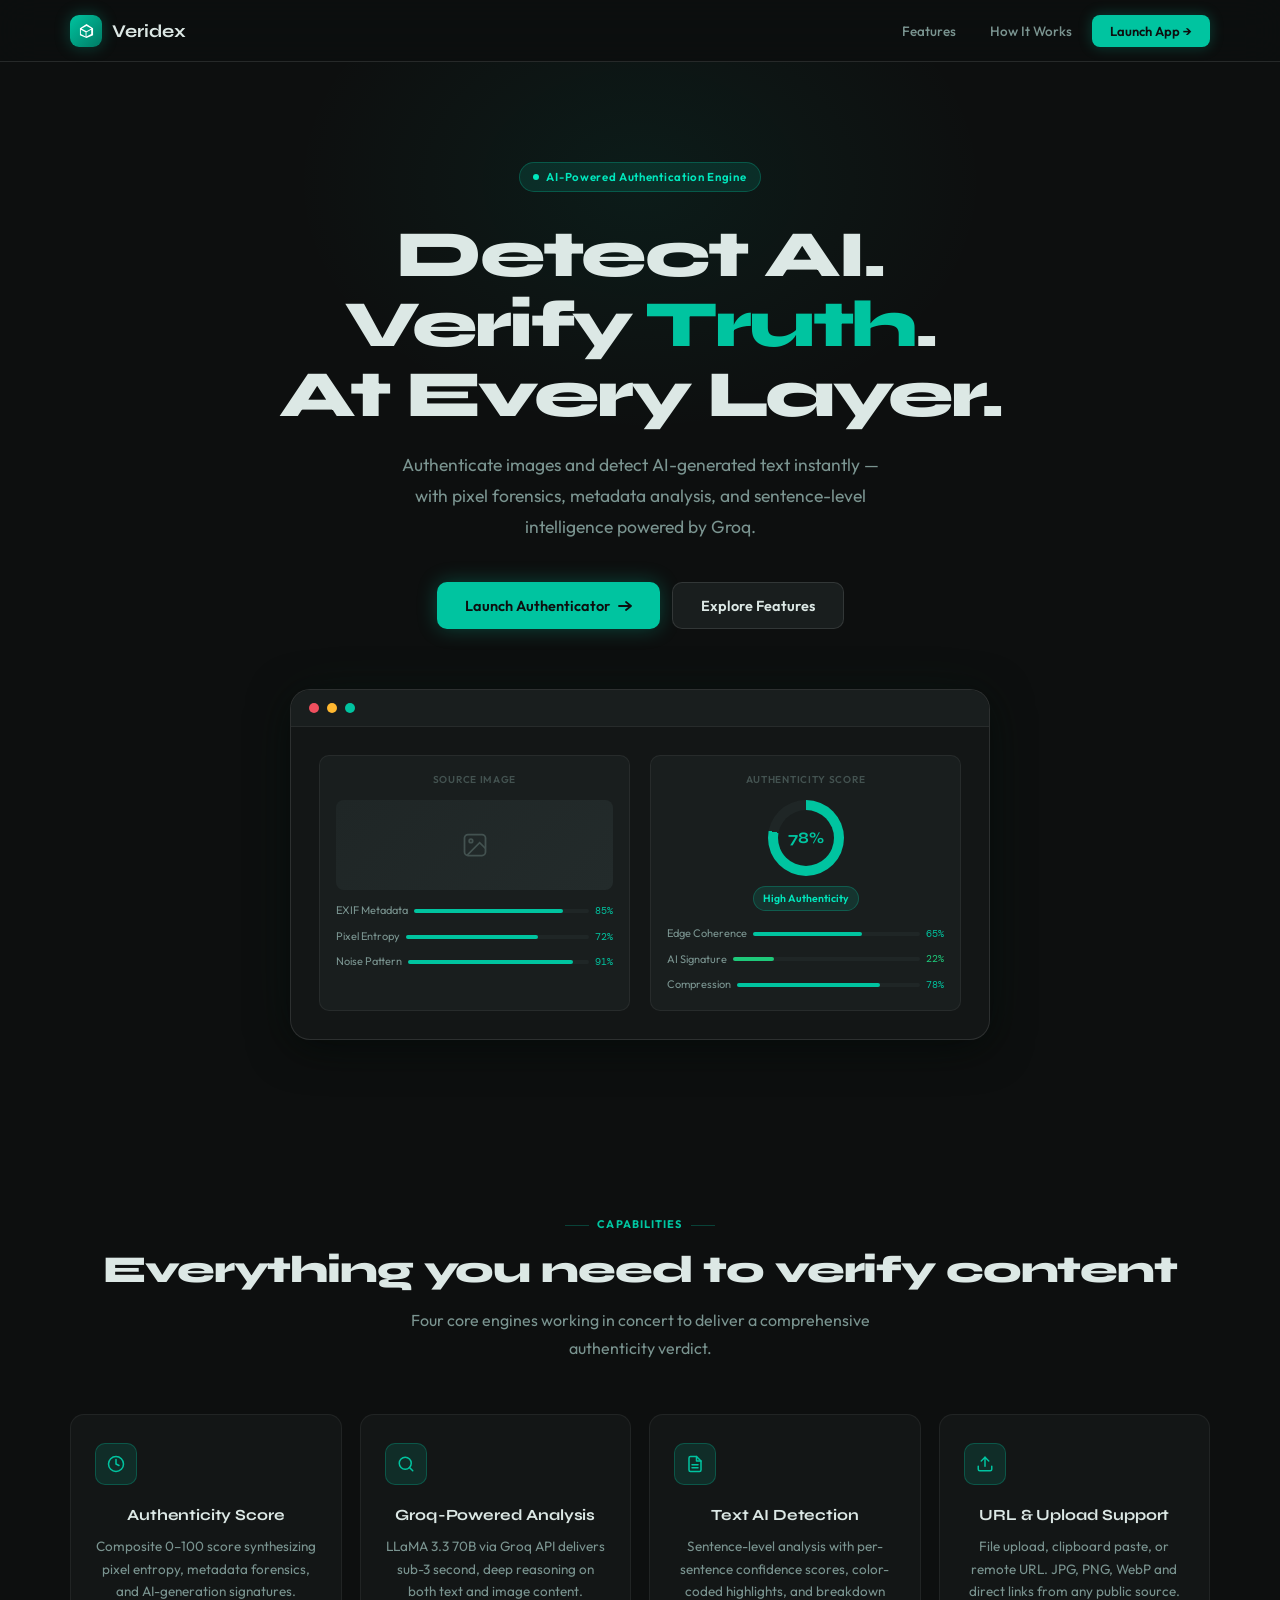
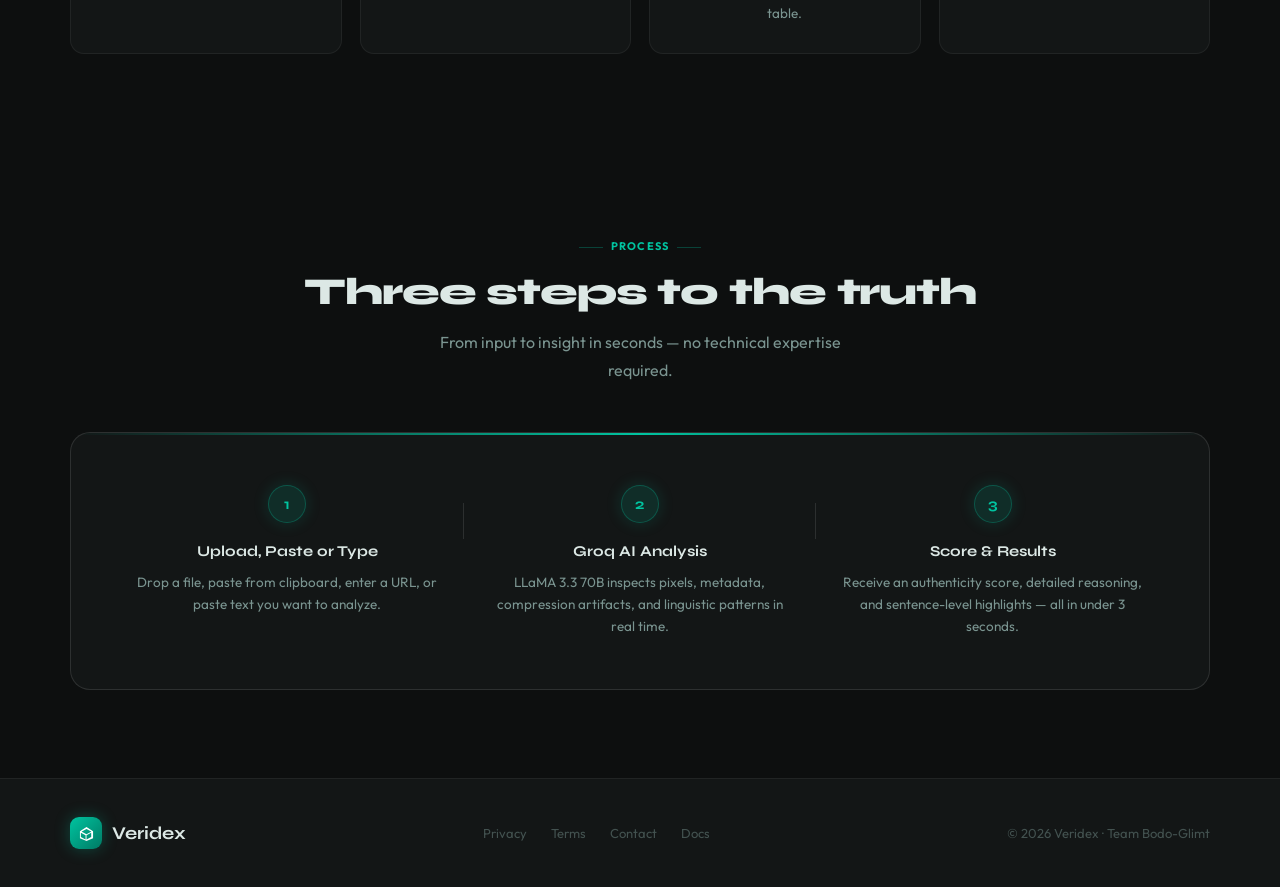
==== index.html @ 630b4a91 "commit" ====
<!DOCTYPE html>
<html lang="en">
<head>
  <meta charset="UTF-8">
  <meta name="viewport" content="width=device-width, initial-scale=1.0">
  <title>Veridex — AI Authentication</title>

  <!-- Google Fonts -->
  <link rel="preconnect" href="https://fonts.googleapis.com">
  <link href="https://fonts.googleapis.com/css2?family=Syne:wght@400;600;700;800&family=Outfit:wght@300;400;500;600;700&family=DM+Mono:wght@400;500&display=swap" rel="stylesheet">

  <!-- Stylesheets (order matters: tokens → layout → pages → results → responsive) -->
  <link rel="stylesheet" href="css/tokens.css">
  <link rel="stylesheet" href="css/layout.css">
  <link rel="stylesheet" href="css/home.css">
  <link rel="stylesheet" href="css/authenticator.css">
  <link rel="stylesheet" href="css/results.css">
  <link rel="stylesheet" href="css/responsive.css">
</head>
<body>

  <!-- ── Persistent navigation ── -->
  <nav>
    <button class="logo" onclick="showPage('home')">
      <div class="logo-mark">
        <svg viewBox="0 0 16 16" fill="white">
          <path d="M8 1L1 5.5V13l7 3 7-3V5.5L8 1zm0 2.2l5 2.7v.1L8 8.7 3 6V5.9l5-2.7zM2 7.2l5 2.7v4.4L2 11.6V7.2zm6 7.1V9.9l5-2.7v4.4l-5 2.7z"/>
        </svg>
      </div>
      Veridex
    </button>
    <div class="nav-links">
      <div class="nav-hide-sm">
        <button class="nav-link" onclick="document.getElementById('features').scrollIntoView({behavior:'smooth'})">Features</button>
        <button class="nav-link" onclick="document.getElementById('how-it-works').scrollIntoView({behavior:'smooth'})">How It Works</button>
      </div>
      <button class="btn-nav" onclick="showPage('authenticator')">Launch App →</button>
    </div>
  </nav>

  <!-- ── Pages (injected below, separated for clarity) ── -->

  <!-- Home page -->
  <!-- [In production, use server-side includes or a bundler.
       For hackathon/static deployment, paste contents of
       pages/home.html and pages/authenticator.html here.] -->

  <!-- HOME PAGE -->
  <div id="page-home" class="page active">
    <section class="hero">
      <div class="hero-badge"><span class="pulse"></span> AI-Powered Authentication Engine</div>
      <h1>Detect AI. Verify <em>Truth</em>.<br>At Every Layer.</h1>
      <p class="hero-sub">Authenticate images and detect AI-generated text instantly — with pixel forensics, metadata analysis, and sentence-level intelligence powered by Groq.</p>
      <div class="hero-ctas">
        <button class="btn-primary" onclick="showPage('authenticator')">
          Launch Authenticator
          <svg width="14" height="14" viewBox="0 0 14 14" fill="none"><path d="M1 7h12M8 3l5 4-5 4" stroke="currentColor" stroke-width="1.8" stroke-linecap="round" stroke-linejoin="round"/></svg>
        </button>
        <button class="btn-secondary" onclick="document.getElementById('features').scrollIntoView({behavior:'smooth'})">Explore Features</button>
      </div>
      <div class="hero-visual">
        <div class="hv-bar"><div class="d-r"></div><div class="d-y"></div><div class="d-g"></div></div>
        <div class="hv-body">
          <div class="mock-card">
            <div class="mock-lbl">Source Image</div>
            <div class="mock-img-ph"><svg width="28" height="28" viewBox="0 0 24 24" fill="none" stroke="var(--text3)" stroke-width="1.5"><rect x="3" y="3" width="18" height="18" rx="3"/><circle cx="8.5" cy="8.5" r="1.5"/><path d="M21 15l-5-5L5 21"/></svg></div>
            <div class="mock-rows">
              <div class="mock-row">EXIF Metadata<div class="mock-track"><div class="mock-fill" style="width:85%"></div></div><span class="mock-val">85%</span></div>
              <div class="mock-row">Pixel Entropy<div class="mock-track"><div class="mock-fill" style="width:72%"></div></div><span class="mock-val">72%</span></div>
              <div class="mock-row">Noise Pattern<div class="mock-track"><div class="mock-fill" style="width:91%"></div></div><span class="mock-val">91%</span></div>
            </div>
          </div>
          <div class="mock-card">
            <div class="mock-lbl">Authenticity Score</div>
            <div class="mock-ring-wrap">
              <div class="mock-ring"><div class="mock-ring-txt">78%</div></div>
              <div class="mock-chip">High Authenticity</div>
            </div>
            <div class="mock-rows" style="margin-top:14px">
              <div class="mock-row">Edge Coherence<div class="mock-track"><div class="mock-fill" style="width:65%"></div></div><span class="mock-val">65%</span></div>
              <div class="mock-row">AI Signature<div class="mock-track"><div class="mock-fill" style="width:22%;background:var(--green)"></div></div><span class="mock-val" style="color:var(--green)">22%</span></div>
              <div class="mock-row">Compression<div class="mock-track"><div class="mock-fill" style="width:78%"></div></div><span class="mock-val">78%</span></div>
            </div>
          </div>
        </div>
      </div>
    </section>

    <section class="section section-center" id="features">
      <div class="eyebrow">Capabilities</div>
      <h2 class="section-title">Everything you need to verify content</h2>
      <p class="section-sub">Four core engines working in concert to deliver a comprehensive authenticity verdict.</p>
      <div class="feat-grid">
        <div class="feat-card"><div class="feat-icon"><svg viewBox="0 0 24 24" fill="none" stroke="currentColor" stroke-width="2" stroke-linecap="round" stroke-linejoin="round"><circle cx="12" cy="12" r="10"/><polyline points="12 6 12 12 16 14"/></svg></div><div class="feat-title">Authenticity Score</div><p class="feat-desc">Composite 0–100 score synthesizing pixel entropy, metadata forensics, and AI-generation signatures.</p></div>
        <div class="feat-card"><div class="feat-icon"><svg viewBox="0 0 24 24" fill="none" stroke="currentColor" stroke-width="2" stroke-linecap="round" stroke-linejoin="round"><circle cx="11" cy="11" r="8"/><line x1="21" y1="21" x2="16.65" y2="16.65"/></svg></div><div class="feat-title">Groq-Powered Analysis</div><p class="feat-desc">LLaMA 3.3 70B via Groq API delivers sub-3 second, deep reasoning on both text and image content.</p></div>
        <div class="feat-card"><div class="feat-icon"><svg viewBox="0 0 24 24" fill="none" stroke="currentColor" stroke-width="2" stroke-linecap="round" stroke-linejoin="round"><path d="M14 2H6a2 2 0 0 0-2 2v16a2 2 0 0 0 2 2h12a2 2 0 0 0 2-2V8z"/><polyline points="14 2 14 8 20 8"/><line x1="16" y1="13" x2="8" y2="13"/><line x1="16" y1="17" x2="8" y2="17"/></svg></div><div class="feat-title">Text AI Detection</div><p class="feat-desc">Sentence-level analysis with per-sentence confidence scores, color-coded highlights, and breakdown table.</p></div>
        <div class="feat-card"><div class="feat-icon"><svg viewBox="0 0 24 24" fill="none" stroke="currentColor" stroke-width="2" stroke-linecap="round" stroke-linejoin="round"><path d="M21 15v4a2 2 0 0 1-2 2H5a2 2 0 0 1-2-2v-4"/><polyline points="17 8 12 3 7 8"/><line x1="12" y1="3" x2="12" y2="15"/></svg></div><div class="feat-title">URL & Upload Support</div><p class="feat-desc">File upload, clipboard paste, or remote URL. JPG, PNG, WebP and direct links from any public source.</p></div>
      </div>
    </section>

    <section class="section section-center" id="how-it-works">
      <div class="eyebrow">Process</div>
      <h2 class="section-title">Three steps to the truth</h2>
      <p class="section-sub">From input to insight in seconds — no technical expertise required.</p>
      <div class="steps-wrap">
        <div class="steps-grid">
          <div class="step"><div class="step-num">1</div><div class="step-title">Upload, Paste or Type</div><p class="step-desc">Drop a file, paste from clipboard, enter a URL, or paste text you want to analyze.</p></div>
          <div class="step"><div class="step-num">2</div><div class="step-title">Groq AI Analysis</div><p class="step-desc">LLaMA 3.3 70B inspects pixels, metadata, compression artifacts, and linguistic patterns in real time.</p></div>
          <div class="step"><div class="step-num">3</div><div class="step-title">Score & Results</div><p class="step-desc">Receive an authenticity score, detailed reasoning, and sentence-level highlights — all in under 3 seconds.</p></div>
        </div>
      </div>
    </section>

    <footer>
      <button class="logo" onclick="showPage('home')"><div class="logo-mark"><svg viewBox="0 0 16 16" fill="white"><path d="M8 1L1 5.5V13l7 3 7-3V5.5L8 1zm0 2.2l5 2.7v.1L8 8.7 3 6V5.9l5-2.7zM2 7.2l5 2.7v4.4L2 11.6V7.2zm6 7.1V9.9l5-2.7v4.4l-5 2.7z"/></svg></div>Veridex</button>
      <div class="footer-links"><a class="footer-link">Privacy</a><a class="footer-link">Terms</a><a class="footer-link">Contact</a><a class="footer-link">Docs</a></div>
      <span class="footer-copy">© 2026 Veridex · Team Bodo-Glimt</span>
    </footer>
  </div>

  <!-- AUTHENTICATOR PAGE -->
  <div id="page-authenticator" class="page">
    <div class="auth-wrap">
      <div class="auth-header">
        <button class="back-btn" onclick="showPage('home')">← Back to Home</button>
        <div class="phase-badge"><span class="phase-dot"></span> Authenticator v2 · Groq Powered</div>
        <h1>Content Analyzer</h1>
        <p>Verify images and detect AI-generated text — all in one place.</p>
      </div>
      <div class="api-banner" id="apiBanner">
        <div class="api-banner-icon"><svg width="20" height="20" viewBox="0 0 24 24" fill="none" stroke="currentColor" stroke-width="2" stroke-linecap="round" stroke-linejoin="round"><rect x="3" y="11" width="18" height="11" rx="2"/><path d="M7 11V7a5 5 0 0 1 10 0v4"/></svg></div>
        <div class="api-banner-text">
          <strong>Groq API Key Required</strong>
          <span>Enter your key below for AI-powered analysis. Keys stay in your browser only.</span>
          <div class="groq-note">Get a free key at <a href="https://console.groq.com" target="_blank">console.groq.com</a> — no credit card needed</div>
        </div>
        <div class="api-key-row">
          <input class="api-key-input" type="password" id="apiKeyInput" placeholder="gsk_..." oninput="onApiKeyInput()">
          <button class="btn-save-key" onclick="saveApiKey()">Save Key</button>
        </div>
        <span class="api-status none" id="apiStatus">No key saved</span>
      </div>
      <div class="mode-tabs">
        <button class="mode-tab active" id="tab-image" onclick="switchMode('image')">
          <svg viewBox="0 0 24 24" fill="none" stroke-width="2" stroke-linecap="round" stroke-linejoin="round"><rect x="3" y="3" width="18" height="18" rx="3"/><circle cx="8.5" cy="8.5" r="1.5"/><path d="M21 15l-5-5L5 21"/></svg>
          Image Authentication
        </button>
        <button class="mode-tab" id="tab-text" onclick="switchMode('text')">
          <svg viewBox="0 0 24 24" fill="none" stroke-width="2" stroke-linecap="round" stroke-linejoin="round"><path d="M14 2H6a2 2 0 0 0-2 2v16a2 2 0 0 0 2 2h12a2 2 0 0 0 2-2V8z"/><polyline points="14 2 14 8 20 8"/><line x1="16" y1="13" x2="8" y2="13"/><line x1="16" y1="17" x2="8" y2="17"/></svg>
          Text AI Detector
        </button>
      </div>

      <!-- IMAGE TAB -->
      <div class="tab-content active" id="tab-content-image">
        <div class="auth-grid">
          <div class="panel">
            <div class="panel-header">
              <svg width="16" height="16" viewBox="0 0 24 24" fill="none" stroke="var(--accent)" stroke-width="2" stroke-linecap="round" stroke-linejoin="round"><rect x="3" y="3" width="18" height="18" rx="3"/><circle cx="8.5" cy="8.5" r="1.5"/><path d="M21 15l-5-5L5 21"/></svg>
              <span class="panel-title">Image Input</span>
            </div>
            <div class="panel-body">
              <div class="input-section">
                <div class="input-label"><div class="input-label-num">1</div> Upload Image</div>
                <div class="drop-zone" id="dropZone" ondragover="event.preventDefault();this.classList.add('dragging')" ondragleave="this.classList.remove('dragging')" ondrop="handleDrop(event)">
                  <input type="file" id="fileInput" accept="image/jpeg,image/png,image/webp" onchange="handleFile(this.files[0])">
                  <div class="drop-icon"><svg width="26" height="26" viewBox="0 0 24 24" fill="none" stroke="currentColor" stroke-width="1.5" stroke-linecap="round" stroke-linejoin="round"><path d="M21 15v4a2 2 0 0 1-2 2H5a2 2 0 0 1-2-2v-4"/><polyline points="17 8 12 3 7 8"/><line x1="12" y1="3" x2="12" y2="15"/></svg></div>
                  <div class="drop-text">Drag & drop your image here</div>
                  <div class="drop-sub">or</div>
                  <button class="btn-upload" onclick="event.stopPropagation();document.getElementById('fileInput').click()">Browse Files</button>
                  <div class="drop-sub" style="margin-top:2px">JPG, PNG, WebP · Max 10MB</div>
                </div>
              </div>
              <div class="preview-strip" id="previewStrip">
                <img class="preview-thumb" id="previewThumb" src="" alt="">
                <div class="preview-info"><div class="preview-name" id="previewName">—</div><div class="preview-size" id="previewSizeText">—</div></div>
                <button class="preview-remove" onclick="clearImageInput()" title="Remove"><svg width="14" height="14" viewBox="0 0 24 24" fill="none" stroke="currentColor" stroke-width="2" stroke-linecap="round"><line x1="18" y1="6" x2="6" y2="18"/><line x1="6" y1="6" x2="18" y2="18"/></svg></button>
              </div>
              <div class="input-divider"></div>
              <div class="input-section">
                <div class="input-label"><div class="input-label-num">2</div> Paste Image</div>
                <div class="paste-zone" id="pasteZone" tabindex="0"><div class="paste-hint"><svg width="15" height="15" viewBox="0 0 24 24" fill="none" stroke="currentColor" stroke-width="1.5" style="opacity:.4"><rect x="9" y="2" width="6" height="4" rx="1"/><path d="M15 2H9a1 1 0 0 0-1 1v1H6a2 2 0 0 0-2 2v14a2 2 0 0 0 2 2h12a2 2 0 0 0 2-2V6a2 2 0 0 0-2-2h-2V3a1 1 0 0 0-1-1z"/></svg>Click here then Ctrl+V / ⌘+V to paste</div></div>
              </div>
              <div class="input-divider"></div>
              <div class="input-section">
                <div class="input-label"><div class="input-label-num">3</div> Paste Image URL</div>
                <div class="url-row">
                  <input class="url-input" type="url" id="urlInput" placeholder="https://example.com/image.jpg" oninput="onUrlInput()">
                  <button class="btn-validate" onclick="validateUrl()">Validate</button>
                </div>
                <div class="error-msg" id="urlError"><svg width="14" height="14" viewBox="0 0 24 24" fill="none" stroke="currentColor" stroke-width="2"><circle cx="12" cy="12" r="10"/><line x1="12" y1="8" x2="12" y2="12"/><line x1="12" y1="16" x2="12.01" y2="16"/></svg><span id="urlErrorText">Please enter a valid image URL.</span></div>
              </div>
              <button class="btn-analyze" id="analyzeBtn" disabled onclick="runImageAnalysis()"><div class="spinner"></div><span class="btn-label">Analyze Image</span></button>
            </div>
          </div>
          <div>
            <div class="results-placeholder" id="resultsPlaceholder"><svg width="44" height="44" viewBox="0 0 24 24" fill="none" stroke="currentColor" stroke-width="1.2" stroke-linecap="round" stroke-linejoin="round"><path d="M12 22s8-4 8-10V5l-8-3-8 3v7c0 6 8 10 8 10z"/></svg><p>Image results will appear here</p></div>
            <div class="score-card" id="scoreCard" style="display:none">
              <div class="score-card-head">Authenticity Score <span class="groq-badge" id="imgSourceBadge">Groq AI</span></div>
              <div class="score-card-body">
                <div class="ring-container"><svg class="ring-svg" viewBox="0 0 128 128"><circle class="ring-track" cx="64" cy="64" r="54"/><circle class="ring-fill" id="ringFill" cx="64" cy="64" r="54" stroke-dasharray="339.3" stroke-dashoffset="339.3"/></svg><div class="ring-text"><span class="ring-pct" id="ringPct">0%</span><span class="ring-label-small">Score</span></div></div>
                <div class="score-verdict" id="scoreVerdict"></div>
                <p style="font-size:13px;color:var(--text2);text-align:center;max-width:280px" id="scoreDesc"></p>
              </div>
            </div>
            <div class="attr-card" id="attrCard" style="display:none"><div class="attr-card-head">Detected Attributes</div><div class="attr-list" id="attrList"></div></div>
            <div class="reasoning-card" id="imgReasoningCard" style="display:none"><div class="reasoning-head"><svg width="14" height="14" viewBox="0 0 24 24" fill="none" stroke="var(--accent)" stroke-width="2"><circle cx="12" cy="12" r="10"/><path d="M12 16v-4M12 8h.01"/></svg>Groq Analysis</div><div class="reasoning-body" id="imgReasoningBody"></div></div>
          </div>
        </div>
      </div>

      <!-- TEXT TAB -->
      <div class="tab-content" id="tab-content-text">
        <div class="text-grid">
          <div>
            <div class="panel">
              <div class="panel-header">
                <svg width="16" height="16" viewBox="0 0 24 24" fill="none" stroke="var(--accent)" stroke-width="2" stroke-linecap="round" stroke-linejoin="round"><path d="M14 2H6a2 2 0 0 0-2 2v16a2 2 0 0 0 2 2h12a2 2 0 0 0 2-2V8z"/><polyline points="14 2 14 8 20 8"/><line x1="16" y1="13" x2="8" y2="13"/><line x1="16" y1="17" x2="8" y2="17"/></svg>
                <span class="panel-title">Text Input</span>
              </div>
              <div class="panel-body">
                <div class="input-section">
                  <div class="input-label"><svg width="13" height="13" viewBox="0 0 24 24" fill="none" stroke="currentColor" stroke-width="2.5" stroke-linecap="round" stroke-linejoin="round"><path d="M11 4H4a2 2 0 0 0-2 2v14a2 2 0 0 0 2 2h14a2 2 0 0 0 2-2v-7"/><path d="M18.5 2.5a2.121 2.121 0 0 1 3 3L12 15l-4 1 1-4 9.5-9.5z"/></svg>Paste or Type Your Text</div>
                  <textarea class="text-input-area" id="textInput" placeholder="Paste an article, essay, email, or any text you want to scan for AI-generated content..." oninput="onTextInput()"></textarea>
                  <div class="text-meta"><span class="text-word-count" id="wordCount">0 words · 0 sentences</span><button class="text-clear-btn" onclick="clearTextInput()">Clear</button></div>
                </div>
                <div class="sample-chips">
                  <span class="sample-chips-label">Try a sample:</span>
                  <button class="chip chip-teal"  onclick="loadSample('ai')">+ AI-written</button>
                  <button class="chip chip-green" onclick="loadSample('human')">+ Human-written</button>
                  <button class="chip chip-amber" onclick="loadSample('mixed')">+ Mixed</button>
                </div>
                <button class="btn-analyze" id="textAnalyzeBtn" disabled onclick="runTextAnalysis()"><div class="spinner"></div><span class="btn-label">Detect AI Content</span></button>
              </div>
            </div>
          </div>
          <div>
            <div class="text-results-placeholder" id="textResultsPlaceholder"><svg width="44" height="44" viewBox="0 0 24 24" fill="none" stroke="currentColor" stroke-width="1.2" stroke-linecap="round" stroke-linejoin="round"><path d="M14 2H6a2 2 0 0 0-2 2v16a2 2 0 0 0 2 2h12a2 2 0 0 0 2-2V8z"/><polyline points="14 2 14 8 20 8"/><line x1="16" y1="13" x2="8" y2="13"/><line x1="16" y1="17" x2="8" y2="17"/></svg><p>AI detection results will appear here</p></div>
            <div id="textScoreOuter" style="display:none">
              <div class="score-card">
                <div class="score-card-head">AI Detection Score <span class="groq-badge" id="textSourceBadge">Groq AI</span></div>
                <div class="score-card-body">
                  <div class="dual-ring-wrap">
                    <div class="ring-group"><div class="ring-container"><svg class="ring-svg" viewBox="0 0 128 128"><circle class="ring-track" cx="64" cy="64" r="54"/><circle class="ring-fill" id="textRingFill" cx="64" cy="64" r="54" stroke-dasharray="339.3" stroke-dashoffset="339.3"/></svg><div class="ring-text"><span class="ring-pct" id="textRingPct">0%</span><span class="ring-label-small">AI Score</span></div></div><div class="ring-group-label">AI Generated</div></div>
                    <div class="ring-group"><div class="ring-container"><svg class="ring-svg" viewBox="0 0 128 128"><circle class="ring-track" cx="64" cy="64" r="54"/><circle class="ring-fill" id="humanRingFill" cx="64" cy="64" r="54" stroke-dasharray="339.3" stroke-dashoffset="339.3" stroke="var(--green)"/></svg><div class="ring-text"><span class="ring-pct" id="humanRingPct" style="color:var(--green)">0%</span><span class="ring-label-small">Human</span></div></div><div class="ring-group-label">Human Written</div></div>
                  </div>
                  <div class="score-verdict" id="textVerdict"></div>
                  <div class="conf-section" style="width:100%">
                    <div class="conf-title">Content Breakdown</div>
                    <div class="conf-row"><span class="conf-lbl" style="color:var(--red)">AI Generated</span><div class="conf-track"><div class="conf-fill fill-ai" id="confAiBar"></div></div><span class="conf-pct-lbl" id="confAiPct" style="color:var(--red)">—</span></div>
                    <div class="conf-row"><span class="conf-lbl" style="color:var(--green)">Human Written</span><div class="conf-track"><div class="conf-fill fill-human" id="confHumanBar"></div></div><span class="conf-pct-lbl" id="confHumanPct" style="color:var(--green)">—</span></div>
                    <div class="conf-row"><span class="conf-lbl" style="color:var(--amber)">Uncertain</span><div class="conf-track"><div class="conf-fill fill-mixed" id="confMixedBar"></div></div><span class="conf-pct-lbl" id="confMixedPct" style="color:var(--amber)">—</span></div>
                  </div>
                </div>
              </div>
              <div class="reasoning-card" id="textReasoningCard" style="display:none;margin-top:16px"><div class="reasoning-head"><svg width="14" height="14" viewBox="0 0 24 24" fill="none" stroke="var(--accent)" stroke-width="2"><circle cx="12" cy="12" r="10"/><path d="M12 16v-4M12 8h.01"/></svg>Groq Analysis</div><div class="reasoning-body" id="textReasoningBody"></div></div>
            </div>
          </div>
        </div>
        <div id="textHighlightSection" style="display:none;margin-top:20px">
          <div class="highlight-card">
            <div class="highlight-head"><span class="highlight-title">Sentence-Level Analysis</span><div class="hl-legend"><div class="hl-item"><div class="hl-dot hl-ai"></div>AI Generated</div><div class="hl-item"><div class="hl-dot hl-human"></div>Human Written</div><div class="hl-item"><div class="hl-dot hl-mixed"></div>Uncertain</div></div></div>
            <div class="highlight-body" id="highlightBody"></div>
          </div>
          <div class="breakdown-card" style="margin-top:16px">
            <div class="breakdown-head">Sentence Breakdown</div>
            <div style="overflow-x:auto"><table class="bk-table"><thead><tr><th>#</th><th>Sentence</th><th>Classification</th><th>Confidence</th></tr></thead><tbody id="breakdownBody"></tbody></table></div>
          </div>
        </div>
      </div>
    </div>
  </div>

  <!-- ── JavaScript modules ── -->
  <script type="module" src="js/main.js"></script>

</body>
</html>
---- css/tokens.css ----
/* ============================================================
   tokens.css — Design tokens, reset, and base typography
   ============================================================ */

*, *::before, *::after {
  box-sizing: border-box;
  margin: 0;
  padding: 0;
}

:root {
  /* ── Backgrounds ── */
  --bg:       #0d0f0f;
  --s1:       #131616;
  --s2:       #191e1e;
  --s3:       #1f2626;

  /* ── Borders ── */
  --border:   rgba(255, 255, 255, 0.06);
  --border2:  rgba(255, 255, 255, 0.11);

  /* ── Accent (teal) ── */
  --accent:   #00c4a0;
  --accent-l: #00e8be;
  --accent-d: rgba(0, 196, 160, 0.13);
  --accent-b: rgba(0, 196, 160, 0.28);

  /* ── Semantic colors ── */
  --green:     #1ec97a;
  --green-dim: rgba(30, 201, 122, 0.12);
  --red:       #f04f5e;
  --red-d:     rgba(240, 79, 94, 0.12);
  --amber:     #ffb830;
  --amb-d:     rgba(255, 184, 48, 0.12);

  /* ── Text ── */
  --text:  #dce8e5;
  --text2: #7a9490;
  --text3: #435250;

  /* ── Typography ── */
  --font:    'Outfit', sans-serif;
  --display: 'Syne', sans-serif;
  --mono:    'DM Mono', monospace;

  /* ── Radii ── */
  --r:  14px;
  --rs: 8px;

  /* ── Elevation ── */
  --shadow: 0 8px 40px rgba(0, 0, 0, 0.6);

  /* ── Motion ── */
  --t: 0.2s cubic-bezier(0.4, 0, 0.2, 1);
}

html {
  scroll-behavior: smooth;
}

body {
  font-family: var(--font);
  background: var(--bg);
  color: var(--text);
  line-height: 1.6;
  min-height: 100vh;
  overflow-x: hidden;
}

/* ── Custom scrollbar ── */
::-webkit-scrollbar          { width: 5px; }
::-webkit-scrollbar-track    { background: var(--s2); }
::-webkit-scrollbar-thumb    { background: var(--s3); border-radius: 99px; }
::-webkit-scrollbar-thumb:hover { background: var(--accent-b); }

/* ── Keyframes ── */
@keyframes fadeUp {
  from { opacity: 0; transform: translateY(12px); }
  to   { opacity: 1; transform: none; }
}

@keyframes blink {
  0%, 100% { opacity: 1; }
  50%       { opacity: 0.3; }
}

@keyframes spin {
  to { transform: rotate(360deg); }
}
---- css/layout.css ----
/* ============================================================
   layout.css — Nav, page transitions, footer, sections
   ============================================================ */

/* ── Page transitions ── */
.page {
  display: none;
  animation: fadeUp 0.4s ease both;
}
.page.active {
  display: block;
}

/* ── Navigation ── */
nav {
  position: sticky;
  top: 0;
  z-index: 100;
  background: rgba(13, 15, 15, 0.92);
  backdrop-filter: blur(20px) saturate(160%);
  border-bottom: 1px solid var(--border2);
  padding: 0 max(16px, calc((100vw - 1140px) / 2));
  display: flex;
  align-items: center;
  justify-content: space-between;
  height: 62px;
}

.logo {
  display: flex;
  align-items: center;
  gap: 10px;
  font-family: var(--display);
  font-size: 18px;
  font-weight: 700;
  color: var(--text);
  background: none;
  border: none;
  cursor: pointer;
}

.logo-mark {
  width: 32px;
  height: 32px;
  border-radius: 9px;
  background: linear-gradient(135deg, var(--accent), #007a64);
  display: grid;
  place-items: center;
  box-shadow: 0 0 16px rgba(0, 196, 160, 0.3);
  flex-shrink: 0;
}

.logo-mark svg {
  width: 15px;
  height: 15px;
  fill: #fff;
}

.nav-links {
  display: flex;
  align-items: center;
  gap: 6px;
}

.nav-hide-sm {
  display: flex;
  align-items: center;
  gap: 6px;
}

.nav-link {
  font-size: 13.5px;
  font-weight: 500;
  color: var(--text2);
  padding: 6px 14px;
  border-radius: 8px;
  border: none;
  background: none;
  cursor: pointer;
  font-family: var(--font);
  transition: color var(--t), background var(--t);
  white-space: nowrap;
}

.nav-link:hover {
  color: var(--text);
  background: var(--s2);
}

.btn-nav {
  font-size: 13px;
  font-weight: 600;
  color: var(--bg);
  background: var(--accent);
  border: none;
  cursor: pointer;
  padding: 8px 18px;
  border-radius: 8px;
  font-family: var(--font);
  transition: all var(--t);
  box-shadow: 0 0 14px rgba(0, 196, 160, 0.28);
  white-space: nowrap;
}

.btn-nav:hover {
  background: var(--accent-l);
  transform: translateY(-1px);
  box-shadow: 0 0 22px rgba(0, 196, 160, 0.42);
}

/* ── Section layout ── */
.section {
  padding: 88px max(24px, calc((100vw - 1140px) / 2));
}

.section-center {
  text-align: center;
}

.eyebrow {
  display: inline-flex;
  align-items: center;
  gap: 8px;
  font-size: 11px;
  font-weight: 700;
  letter-spacing: 0.1em;
  text-transform: uppercase;
  color: var(--accent);
  margin-bottom: 14px;
}

.eyebrow::before,
.eyebrow::after {
  content: '';
  flex: 1;
  min-width: 24px;
  height: 1px;
  background: var(--accent-b);
}

.section-title {
  font-family: var(--display);
  font-size: clamp(24px, 4vw, 38px);
  font-weight: 800;
  letter-spacing: -0.03em;
  line-height: 1.15;
}

.section-sub {
  font-size: 16px;
  color: var(--text2);
  max-width: 460px;
  margin: 14px auto 0;
  line-height: 1.75;
}

/* ── Footer ── */
footer {
  border-top: 1px solid var(--border);
  padding: 38px max(24px, calc((100vw - 1140px) / 2));
  display: flex;
  align-items: center;
  justify-content: space-between;
  flex-wrap: wrap;
  gap: 16px;
  background: var(--s1);
}

.footer-links {
  display: flex;
  gap: 24px;
}

.footer-link {
  font-size: 13px;
  color: var(--text3);
  text-decoration: none;
  cursor: pointer;
  transition: color var(--t);
}

.footer-link:hover {
  color: var(--accent);
}

.footer-copy {
  font-size: 13px;
  color: var(--text3);
}
---- css/home.css ----
/* ============================================================
   home.css — Hero section, feature grid, how-it-works steps
   ============================================================ */

/* ── Hero ── */
.hero {
  padding: 100px max(24px, calc((100vw - 1140px) / 2)) 80px;
  display: flex;
  flex-direction: column;
  align-items: center;
  text-align: center;
  position: relative;
  overflow: hidden;
}

.hero::before {
  content: '';
  position: absolute;
  top: -140px;
  left: 50%;
  transform: translateX(-50%);
  width: 720px;
  height: 520px;
  background: radial-gradient(ellipse at center, rgba(0, 196, 160, 0.07) 0%, transparent 68%);
  pointer-events: none;
}

.hero-badge {
  display: inline-flex;
  align-items: center;
  gap: 7px;
  background: var(--accent-d);
  color: var(--accent-l);
  font-size: 11.5px;
  font-weight: 600;
  letter-spacing: 0.06em;
  padding: 5px 13px;
  border-radius: 99px;
  border: 1px solid var(--accent-b);
  margin-bottom: 28px;
  animation: fadeUp 0.5s ease 0.1s both;
}

.hero-badge .pulse {
  width: 6px;
  height: 6px;
  border-radius: 50%;
  background: var(--accent-l);
  animation: blink 2s infinite;
  flex-shrink: 0;
}

.hero h1 {
  font-family: var(--display);
  font-size: clamp(36px, 6.5vw, 66px);
  font-weight: 800;
  letter-spacing: -0.04em;
  line-height: 1.06;
  max-width: 780px;
  animation: fadeUp 0.5s ease 0.2s both;
}

.hero h1 em {
  font-style: normal;
  color: var(--accent);
}

.hero-sub {
  font-size: clamp(14px, 1.8vw, 17.5px);
  color: var(--text2);
  max-width: 500px;
  margin: 20px auto 40px;
  line-height: 1.75;
  animation: fadeUp 0.5s ease 0.3s both;
}

.hero-ctas {
  display: flex;
  gap: 12px;
  flex-wrap: wrap;
  justify-content: center;
  animation: fadeUp 0.5s ease 0.4s both;
}

.btn-primary {
  font-size: 14.5px;
  font-weight: 600;
  color: var(--bg);
  background: var(--accent);
  border: none;
  cursor: pointer;
  padding: 13px 28px;
  border-radius: 10px;
  font-family: var(--font);
  display: flex;
  align-items: center;
  gap: 8px;
  box-shadow: 0 0 20px rgba(0, 196, 160, 0.3);
  transition: all var(--t);
}

.btn-primary:hover {
  background: var(--accent-l);
  transform: translateY(-2px);
  box-shadow: 0 0 30px rgba(0, 196, 160, 0.48);
}

.btn-secondary {
  font-size: 14.5px;
  font-weight: 600;
  color: var(--text);
  background: var(--s2);
  border: 1px solid var(--border2);
  cursor: pointer;
  padding: 13px 28px;
  border-radius: 10px;
  font-family: var(--font);
  transition: all var(--t);
}

.btn-secondary:hover {
  border-color: var(--accent-b);
  transform: translateY(-2px);
}

/* ── Hero visual mockup ── */
.hero-visual {
  margin-top: 60px;
  width: 100%;
  max-width: 700px;
  background: var(--s1);
  border: 1px solid var(--border2);
  border-radius: 20px;
  overflow: hidden;
  box-shadow: var(--shadow), 0 0 60px rgba(0, 196, 160, 0.06);
  animation: fadeUp 0.6s ease 0.5s both;
}

.hv-bar {
  background: var(--s2);
  border-bottom: 1px solid var(--border);
  padding: 13px 18px;
  display: flex;
  align-items: center;
  gap: 8px;
}

.d-r { width: 10px; height: 10px; border-radius: 50%; background: #f04f5e; flex-shrink: 0; }
.d-y { width: 10px; height: 10px; border-radius: 50%; background: #ffb830; flex-shrink: 0; }
.d-g { width: 10px; height: 10px; border-radius: 50%; background: #00c4a0; flex-shrink: 0; }

.hv-body {
  padding: 28px;
  display: grid;
  grid-template-columns: 1fr 1fr;
  gap: 20px;
}

.mock-card {
  background: var(--s2);
  border: 1px solid var(--border);
  border-radius: 10px;
  padding: 16px;
}

.mock-lbl {
  font-size: 10px;
  font-weight: 600;
  letter-spacing: 0.07em;
  text-transform: uppercase;
  color: var(--text3);
  margin-bottom: 12px;
}

.mock-img-ph {
  height: 90px;
  border-radius: 8px;
  background: linear-gradient(135deg, var(--s3), #232b2b);
  display: grid;
  place-items: center;
}

.mock-rows {
  margin-top: 12px;
  display: flex;
  flex-direction: column;
  gap: 8px;
}

.mock-row {
  display: flex;
  align-items: center;
  font-size: 11px;
  color: var(--text2);
  gap: 6px;
}

.mock-track {
  flex: 1;
  height: 4px;
  background: var(--s3);
  border-radius: 99px;
}

.mock-fill {
  height: 100%;
  border-radius: 99px;
  background: var(--accent);
}

.mock-val {
  font-family: var(--mono);
  font-size: 10px;
  color: var(--accent);
}

.mock-ring-wrap {
  display: flex;
  flex-direction: column;
  align-items: center;
  gap: 10px;
}

.mock-ring {
  width: 76px;
  height: 76px;
  border-radius: 50%;
  background: conic-gradient(var(--accent) 0% 78%, var(--s3) 78% 100%);
  display: grid;
  place-items: center;
  position: relative;
}

.mock-ring::after {
  content: '';
  position: absolute;
  inset: 10px;
  border-radius: 50%;
  background: var(--s2);
}

.mock-ring-txt {
  position: relative;
  z-index: 1;
  font-size: 16px;
  font-weight: 700;
  color: var(--accent);
  font-family: var(--display);
}

.mock-chip {
  font-size: 10.5px;
  font-weight: 600;
  color: var(--accent-l);
  background: var(--accent-d);
  border: 1px solid var(--accent-b);
  padding: 3px 9px;
  border-radius: 99px;
}

/* ── Feature grid ── */
.feat-grid {
  display: grid;
  grid-template-columns: repeat(4, 1fr);
  gap: 18px;
  margin-top: 52px;
}

.feat-card {
  background: var(--s1);
  border: 1px solid var(--border);
  border-radius: var(--r);
  padding: 28px 24px;
  transition: transform var(--t), border-color var(--t), box-shadow var(--t);
  cursor: default;
  position: relative;
  overflow: hidden;
}

.feat-card::before {
  content: '';
  position: absolute;
  top: 0; left: 0; right: 0;
  height: 1px;
  background: linear-gradient(90deg, transparent, var(--accent-b), transparent);
  opacity: 0;
  transition: opacity var(--t);
}

.feat-card:hover {
  transform: translateY(-4px);
  border-color: var(--accent-b);
  box-shadow: 0 12px 40px rgba(0, 0, 0, 0.5), 0 0 20px rgba(0, 196, 160, 0.07);
}

.feat-card:hover::before {
  opacity: 1;
}

.feat-icon {
  width: 42px;
  height: 42px;
  border-radius: 10px;
  background: var(--accent-d);
  border: 1px solid var(--accent-b);
  display: grid;
  place-items: center;
  margin-bottom: 18px;
}

.feat-icon svg {
  width: 18px;
  height: 18px;
  stroke: var(--accent);
}

.feat-title {
  font-family: var(--display);
  font-size: 15.5px;
  font-weight: 700;
  letter-spacing: -0.01em;
  margin-bottom: 8px;
}

.feat-desc {
  font-size: 13.5px;
  color: var(--text2);
  line-height: 1.65;
}

/* ── How-it-works steps ── */
.steps-wrap {
  background: var(--s1);
  border: 1px solid var(--border2);
  border-radius: 20px;
  margin-top: 48px;
  overflow: hidden;
  position: relative;
}

.steps-wrap::before {
  content: '';
  position: absolute;
  top: 0; left: 0; right: 0;
  height: 2px;
  background: linear-gradient(90deg, transparent, var(--accent), transparent);
}

.steps-grid {
  display: grid;
  grid-template-columns: repeat(3, 1fr);
  padding: 52px 40px;
}

.step {
  display: flex;
  flex-direction: column;
  align-items: center;
  text-align: center;
  padding: 0 24px;
  position: relative;
}

.step:not(:last-child)::after {
  content: '';
  position: absolute;
  top: 18px;
  right: 0;
  width: 1px;
  height: 36px;
  background: var(--border2);
}

.step-num {
  width: 38px;
  height: 38px;
  border-radius: 50%;
  background: var(--accent-d);
  border: 1.5px solid var(--accent-b);
  color: var(--accent);
  font-family: var(--display);
  font-size: 15px;
  font-weight: 700;
  display: grid;
  place-items: center;
  margin-bottom: 16px;
  box-shadow: 0 0 16px rgba(0, 196, 160, 0.18);
}

.step-title {
  font-family: var(--display);
  font-size: 15px;
  font-weight: 700;
  margin-bottom: 8px;
}

.step-desc {
  font-size: 13.5px;
  color: var(--text2);
  line-height: 1.65;
}
---- css/authenticator.css ----
/* ============================================================
   authenticator.css — Analyzer page: panels, inputs, tabs,
                       API key banner, score cards, results
   ============================================================ */

/* ── Page wrapper ── */
.auth-wrap {
  min-height: calc(100vh - 62px);
  padding: 40px max(16px, calc((100vw - 1140px) / 2)) 80px;
}

.auth-header {
  margin-bottom: 28px;
}

.auth-header h1 {
  font-family: var(--display);
  font-size: 26px;
  font-weight: 800;
  letter-spacing: -0.03em;
}

.auth-header p {
  font-size: 14px;
  color: var(--text2);
  margin-top: 5px;
}

.back-btn {
  background: none;
  border: none;
  cursor: pointer;
  color: var(--text3);
  font-size: 13px;
  font-family: var(--font);
  display: flex;
  align-items: center;
  gap: 4px;
  padding: 0;
  margin-bottom: 10px;
  transition: color var(--t);
}

.back-btn:hover {
  color: var(--accent);
}

.phase-badge {
  display: inline-flex;
  align-items: center;
  gap: 7px;
  background: var(--accent-d);
  border: 1px solid var(--accent-b);
  color: var(--accent-l);
  font-size: 11px;
  font-weight: 700;
  letter-spacing: 0.07em;
  text-transform: uppercase;
  padding: 5px 12px;
  border-radius: 99px;
  margin-bottom: 18px;
}

.phase-dot {
  width: 5px;
  height: 5px;
  border-radius: 50%;
  background: var(--accent-l);
  animation: blink 2s infinite;
}

/* ── Groq API key banner ── */
.api-banner {
  background: var(--s1);
  border: 1px solid var(--accent-b);
  border-radius: var(--r);
  padding: 16px 20px;
  margin-bottom: 24px;
  display: flex;
  align-items: center;
  gap: 12px;
  flex-wrap: wrap;
}

.api-banner-icon {
  color: var(--accent);
  flex-shrink: 0;
}

.api-banner-text {
  flex: 1;
  min-width: 200px;
}

.api-banner-text strong {
  font-size: 13.5px;
  color: var(--text);
  font-weight: 600;
  display: block;
}

.api-banner-text span {
  font-size: 12px;
  color: var(--text2);
}

.api-key-row {
  display: flex;
  gap: 8px;
  flex: 1;
  min-width: 260px;
}

.api-key-input {
  flex: 1;
  border: 1px solid var(--border2);
  border-radius: var(--rs);
  padding: 9px 14px;
  font-size: 13px;
  font-family: var(--mono);
  color: var(--text);
  background: var(--s2);
  outline: none;
  transition: border-color var(--t);
  min-width: 0;
}

.api-key-input:focus {
  border-color: var(--accent);
}

.api-key-input::placeholder {
  color: var(--text3);
  font-family: var(--font);
  font-size: 12px;
}

.btn-save-key {
  font-size: 12.5px;
  font-weight: 600;
  color: var(--bg);
  background: var(--accent);
  border: none;
  cursor: pointer;
  padding: 9px 16px;
  border-radius: var(--rs);
  font-family: var(--font);
  white-space: nowrap;
  transition: all var(--t);
}

.btn-save-key:hover {
  background: var(--accent-l);
}

.api-status {
  display: inline-flex;
  align-items: center;
  gap: 5px;
  font-size: 11px;
  font-weight: 600;
  padding: 3px 10px;
  border-radius: 99px;
  white-space: nowrap;
}

.api-status.saved {
  background: var(--green-dim);
  color: var(--green);
  border: 1px solid rgba(30, 201, 122, 0.28);
}

.api-status.none {
  background: var(--amb-d);
  color: var(--amber);
  border: 1px solid rgba(255, 184, 48, 0.28);
}

.groq-note {
  font-size: 11px;
  color: var(--text3);
  margin-top: 4px;
}

.groq-note a {
  color: var(--accent);
  text-decoration: none;
}

/* ── Mode tabs (Image / Text) ── */
.mode-tabs {
  display: flex;
  gap: 6px;
  margin-bottom: 28px;
  background: var(--s1);
  border: 1px solid var(--border2);
  border-radius: 12px;
  padding: 5px;
  width: fit-content;
}

.mode-tab {
  display: flex;
  align-items: center;
  gap: 7px;
  font-size: 13.5px;
  font-weight: 600;
  font-family: var(--font);
  padding: 9px 20px;
  border-radius: 8px;
  border: none;
  cursor: pointer;
  color: var(--text2);
  background: none;
  transition: all var(--t);
}

.mode-tab svg {
  width: 15px;
  height: 15px;
  opacity: 0.5;
  transition: opacity var(--t);
  stroke: currentColor;
  flex-shrink: 0;
}

.mode-tab:hover {
  color: var(--text);
  background: var(--s2);
}

.mode-tab.active {
  background: var(--accent);
  color: var(--bg);
  box-shadow: 0 0 16px rgba(0, 196, 160, 0.28);
}

.mode-tab.active svg {
  opacity: 1;
  stroke: var(--bg);
}

.tab-content          { display: none; }
.tab-content.active   { display: block; }

/* ── Panel ── */
.auth-grid {
  display: grid;
  grid-template-columns: 1fr 420px;
  gap: 24px;
  align-items: start;
}

.panel {
  background: var(--s1);
  border: 1px solid var(--border2);
  border-radius: var(--r);
  overflow: hidden;
}

.panel-header {
  padding: 18px 24px;
  border-bottom: 1px solid var(--border);
  display: flex;
  align-items: center;
  gap: 10px;
}

.panel-title {
  font-family: var(--display);
  font-size: 14.5px;
  font-weight: 700;
}

.panel-body {
  padding: 24px;
  display: flex;
  flex-direction: column;
  gap: 20px;
}

/* ── Input elements ── */
.input-section {
  display: flex;
  flex-direction: column;
  gap: 8px;
}

.input-label {
  display: flex;
  align-items: center;
  gap: 7px;
  font-size: 11px;
  font-weight: 700;
  letter-spacing: 0.06em;
  text-transform: uppercase;
  color: var(--text3);
}

.input-label-num {
  width: 18px;
  height: 18px;
  border-radius: 5px;
  background: var(--accent-d);
  border: 1px solid var(--accent-b);
  color: var(--accent);
  font-size: 10px;
  font-weight: 700;
  display: grid;
  place-items: center;
  flex-shrink: 0;
}

.input-divider {
  height: 1px;
  background: var(--border);
}

/* Drop zone */
.drop-zone {
  border: 1.5px dashed var(--border2);
  border-radius: var(--rs);
  padding: 28px;
  text-align: center;
  cursor: pointer;
  background: var(--s2);
  display: flex;
  flex-direction: column;
  align-items: center;
  gap: 8px;
  position: relative;
  transition: all var(--t);
}

.drop-zone:hover,
.drop-zone.dragging {
  border-color: var(--accent);
  background: var(--accent-d);
}

.drop-zone input[type="file"] {
  position: absolute;
  inset: 0;
  opacity: 0;
  cursor: pointer;
}

.drop-icon  { color: var(--text3); margin-bottom: 4px; }
.drop-text  { font-size: 13.5px; font-weight: 500; color: var(--text2); }
.drop-sub   { font-size: 11.5px; color: var(--text3); }

.btn-upload {
  font-size: 12px;
  font-weight: 600;
  color: var(--accent);
  background: var(--accent-d);
  border: 1px solid var(--accent-b);
  padding: 6px 14px;
  border-radius: 6px;
  cursor: pointer;
  font-family: var(--font);
  transition: all var(--t);
  margin-top: 4px;
}

.btn-upload:hover {
  background: rgba(0, 196, 160, 0.22);
}

/* Paste zone */
.paste-zone {
  border: 1px solid var(--border);
  border-radius: var(--rs);
  min-height: 90px;
  padding: 16px;
  cursor: text;
  background: var(--s2);
  transition: all var(--t);
  display: flex;
  align-items: center;
  justify-content: center;
  font-size: 13px;
  color: var(--text3);
  outline: none;
  position: relative;
}

.paste-zone:focus,
.paste-zone.has-img {
  border-color: var(--accent);
  background: var(--accent-d);
}

.paste-zone img {
  max-width: 100%;
  max-height: 120px;
  object-fit: contain;
  border-radius: 6px;
}

.paste-hint {
  display: flex;
  align-items: center;
  gap: 6px;
}

/* URL input */
.url-row {
  display: flex;
  gap: 8px;
}

.url-input {
  flex: 1;
  border: 1px solid var(--border);
  border-radius: var(--rs);
  padding: 10px 14px;
  font-size: 13.5px;
  font-family: var(--mono);
  color: var(--text);
  background: var(--s2);
  outline: none;
  transition: border-color var(--t);
  min-width: 0;
}

.url-input:focus {
  border-color: var(--accent);
  background: var(--s3);
}

.url-input::placeholder {
  color: var(--text3);
  font-family: var(--font);
}

.btn-validate {
  font-size: 12.5px;
  font-weight: 600;
  color: var(--text2);
  background: var(--s2);
  border: 1px solid var(--border);
  cursor: pointer;
  padding: 10px 16px;
  border-radius: var(--rs);
  font-family: var(--font);
  white-space: nowrap;
  transition: all var(--t);
}

.btn-validate:hover {
  border-color: var(--accent-b);
  color: var(--accent);
  background: var(--accent-d);
}

/* Error message */
.error-msg {
  display: none;
  align-items: center;
  gap: 8px;
  background: var(--red-d);
  border: 1px solid rgba(240, 79, 94, 0.25);
  border-radius: var(--rs);
  padding: 10px 14px;
  font-size: 13px;
  color: var(--red);
}

.error-msg.visible {
  display: flex;
}

/* Preview strip */
.preview-strip {
  display: none;
  align-items: center;
  gap: 10px;
  padding: 12px;
  background: var(--s2);
  border: 1px solid var(--border);
  border-radius: var(--rs);
}

.preview-strip.visible {
  display: flex;
}

.preview-thumb {
  width: 44px;
  height: 44px;
  object-fit: cover;
  border-radius: 6px;
  border: 1px solid var(--border);
  flex-shrink: 0;
}

.preview-info {
  flex: 1;
  min-width: 0;
}

.preview-name {
  font-size: 12px;
  font-weight: 600;
  white-space: nowrap;
  overflow: hidden;
  text-overflow: ellipsis;
}

.preview-size {
  font-size: 11px;
  color: var(--text3);
}

.preview-remove {
  background: none;
  border: none;
  cursor: pointer;
  color: var(--text3);
  padding: 4px;
  border-radius: 4px;
  transition: color var(--t);
  flex-shrink: 0;
}

.preview-remove:hover {
  color: var(--red);
}

/* Analyze button */
.btn-analyze {
  width: 100%;
  padding: 15px;
  font-size: 15px;
  font-weight: 700;
  color: var(--bg);
  background: var(--accent);
  border: none;
  border-radius: 10px;
  cursor: pointer;
  font-family: var(--display);
  transition: all var(--t);
  box-shadow: 0 0 20px rgba(0, 196, 160, 0.22);
  display: flex;
  align-items: center;
  justify-content: center;
  gap: 8px;
  margin-top: 4px;
}

.btn-analyze:hover:not(:disabled) {
  background: var(--accent-l);
  transform: translateY(-2px);
  box-shadow: 0 0 30px rgba(0, 196, 160, 0.38);
}

.btn-analyze:disabled {
  opacity: 0.35;
  cursor: not-allowed;
  transform: none;
  box-shadow: none;
}

.btn-analyze.loading {
  pointer-events: none;
}

.spinner {
  width: 16px;
  height: 16px;
  border: 2px solid rgba(0, 0, 0, 0.2);
  border-top-color: var(--bg);
  border-radius: 50%;
  animation: spin 0.7s linear infinite;
  display: none;
  flex-shrink: 0;
}

.btn-analyze.loading .spinner  { display: block; }
.btn-analyze.loading .btn-label { display: none; }
---- css/results.css ----
/* ============================================================
   results.css — Score cards, ring gauges, attribute bars,
                 sentence highlights, breakdown table,
                 Groq reasoning card, text detection UI
   ============================================================ */

/* ── Placeholder states ── */
.results-placeholder,
.text-results-placeholder {
  background: var(--s1);
  border: 1px dashed var(--border2);
  border-radius: var(--r);
  padding: 52px 24px;
  display: flex;
  flex-direction: column;
  align-items: center;
  text-align: center;
  gap: 12px;
  color: var(--text3);
}

.results-placeholder svg,
.text-results-placeholder svg {
  opacity: 0.25;
}

.results-placeholder p,
.text-results-placeholder p {
  font-size: 13.5px;
}

/* ── Score card shell ── */
.score-card {
  background: var(--s1);
  border: 1px solid var(--border2);
  border-radius: var(--r);
  overflow: hidden;
  position: relative;
}

.score-card::before {
  content: '';
  position: absolute;
  top: 0; left: 0; right: 0;
  height: 2px;
  background: linear-gradient(90deg, transparent, var(--accent), transparent);
}

.score-card-head {
  padding: 18px 24px;
  border-bottom: 1px solid var(--border);
  font-family: var(--display);
  font-size: 14.5px;
  font-weight: 700;
  display: flex;
  align-items: center;
  justify-content: space-between;
  gap: 8px;
}

.groq-badge {
  font-size: 10px;
  font-weight: 600;
  color: var(--accent);
  background: var(--accent-d);
  border: 1px solid var(--accent-b);
  padding: 2px 8px;
  border-radius: 99px;
  font-family: var(--mono);
}

.score-card-body {
  padding: 28px 24px;
  display: flex;
  flex-direction: column;
  align-items: center;
  gap: 18px;
}

/* ── Ring gauge ── */
.ring-container {
  position: relative;
  width: 128px;
  height: 128px;
}

.ring-svg {
  width: 128px;
  height: 128px;
  transform: rotate(-90deg);
}

.ring-track {
  fill: none;
  stroke: var(--s3);
  stroke-width: 10;
}

.ring-fill {
  fill: none;
  stroke-width: 10;
  stroke-linecap: round;
  transition: stroke-dashoffset 1s cubic-bezier(0.4, 0, 0.2, 1);
}

.ring-text {
  position: absolute;
  inset: 0;
  display: flex;
  flex-direction: column;
  align-items: center;
  justify-content: center;
}

.ring-pct {
  font-family: var(--display);
  font-size: 28px;
  font-weight: 800;
  letter-spacing: -0.04em;
}

.ring-label-small {
  font-size: 10px;
  color: var(--text3);
  font-weight: 600;
  letter-spacing: 0.05em;
  text-transform: uppercase;
}

/* ── Verdict badge ── */
.score-verdict {
  display: inline-flex;
  align-items: center;
  gap: 6px;
  font-size: 12.5px;
  font-weight: 700;
  padding: 5px 14px;
  border-radius: 99px;
}

.verdict-high { background: var(--green-dim); color: var(--green); border: 1px solid rgba(30, 201, 122, 0.28); }
.verdict-med  { background: var(--amb-d);    color: var(--amber); border: 1px solid rgba(255, 184, 48, 0.28); }
.verdict-low  { background: var(--red-d);    color: var(--red);   border: 1px solid rgba(240, 79, 94, 0.28); }

/* ── Attribute card ── */
.attr-card {
  background: var(--s1);
  border: 1px solid var(--border2);
  border-radius: var(--r);
  overflow: hidden;
  position: relative;
  margin-top: 16px;
}

.attr-card::before {
  content: '';
  position: absolute;
  top: 0; left: 0; right: 0;
  height: 2px;
  background: linear-gradient(90deg, transparent, var(--accent-b), transparent);
}

.attr-card-head {
  padding: 18px 24px;
  border-bottom: 1px solid var(--border);
  font-family: var(--display);
  font-size: 14.5px;
  font-weight: 700;
}

.attr-list {
  padding: 16px 24px;
  display: flex;
  flex-direction: column;
  gap: 14px;
}

.attr-item {
  display: flex;
  flex-direction: column;
  gap: 6px;
}

.attr-top {
  display: flex;
  align-items: center;
  justify-content: space-between;
}

.attr-name { font-size: 13px; font-weight: 500; color: var(--text2); }
.attr-pct  { font-family: var(--mono); font-size: 12px; font-weight: 500; }

.attr-bar-bg {
  height: 4px;
  background: var(--s3);
  border-radius: 99px;
  overflow: hidden;
}

.attr-bar-fill {
  height: 100%;
  border-radius: 99px;
  width: 0;
  transition: width 1.2s cubic-bezier(0.4, 0, 0.2, 1);
}

/* ── Groq reasoning card ── */
.reasoning-card {
  background: var(--s1);
  border: 1px solid var(--border2);
  border-radius: var(--r);
  overflow: hidden;
  position: relative;
  margin-top: 16px;
}

.reasoning-card::before {
  content: '';
  position: absolute;
  top: 0; left: 0; right: 0;
  height: 2px;
  background: linear-gradient(90deg, transparent, var(--accent-b), transparent);
}

.reasoning-head {
  padding: 16px 24px;
  border-bottom: 1px solid var(--border);
  font-family: var(--display);
  font-size: 14px;
  font-weight: 700;
  display: flex;
  align-items: center;
  gap: 8px;
}

.reasoning-body {
  padding: 18px 24px;
  font-size: 13.5px;
  color: var(--text2);
  line-height: 1.75;
}

/* ── Text analyzer layout ── */
.text-grid {
  display: grid;
  grid-template-columns: 1fr 420px;
  gap: 24px;
  align-items: start;
}

.text-input-area {
  width: 100%;
  min-height: 260px;
  resize: vertical;
  border: 1px solid var(--border);
  border-radius: var(--rs);
  padding: 16px;
  font-size: 14px;
  font-family: var(--font);
  color: var(--text);
  background: var(--s2);
  outline: none;
  line-height: 1.75;
  transition: border-color var(--t);
}

.text-input-area:focus {
  border-color: var(--accent);
  background: var(--s3);
}

.text-input-area::placeholder {
  color: var(--text3);
}

.text-meta {
  display: flex;
  align-items: center;
  justify-content: space-between;
  margin-top: 8px;
}

.text-word-count {
  font-size: 12px;
  color: var(--text3);
  font-family: var(--mono);
}

.text-clear-btn {
  font-size: 12px;
  color: var(--text3);
  background: none;
  border: none;
  cursor: pointer;
  font-family: var(--font);
  transition: color var(--t);
  padding: 3px 8px;
  border-radius: 4px;
}

.text-clear-btn:hover {
  color: var(--red);
}

/* Sample chips */
.sample-chips {
  display: flex;
  gap: 8px;
  flex-wrap: wrap;
  align-items: center;
}

.sample-chips-label {
  font-size: 11px;
  color: var(--text3);
  font-weight: 600;
  letter-spacing: 0.04em;
  text-transform: uppercase;
}

.chip {
  display: inline-flex;
  align-items: center;
  gap: 4px;
  font-size: 12px;
  font-weight: 600;
  padding: 5px 12px;
  border-radius: 99px;
  cursor: pointer;
  font-family: var(--font);
  border: 1px solid;
  transition: all var(--t);
  background: none;
}

.chip-teal  { color: var(--accent-l); border-color: var(--accent-b); }
.chip-teal:hover  { background: var(--accent-d); }
.chip-green { color: var(--green); border-color: rgba(30, 201, 122, 0.28); }
.chip-green:hover { background: var(--green-dim); }
.chip-amber { color: var(--amber); border-color: rgba(255, 184, 48, 0.25); }
.chip-amber:hover { background: var(--amb-d); }

/* ── Dual ring layout ── */
.dual-ring-wrap {
  display: flex;
  align-items: center;
  gap: 24px;
  justify-content: center;
}

.ring-group {
  display: flex;
  flex-direction: column;
  align-items: center;
  gap: 8px;
}

.ring-group-label {
  font-size: 11px;
  font-weight: 700;
  letter-spacing: 0.05em;
  text-transform: uppercase;
  color: var(--text3);
}

/* Confidence bars */
.conf-section { width: 100%; }

.conf-title {
  font-size: 11px;
  font-weight: 700;
  letter-spacing: 0.06em;
  text-transform: uppercase;
  color: var(--text3);
  margin-bottom: 12px;
}

.conf-row {
  display: flex;
  align-items: center;
  gap: 10px;
  margin-bottom: 8px;
}

.conf-lbl {
  font-size: 12.5px;
  font-weight: 600;
  width: 110px;
  flex-shrink: 0;
}

.conf-track {
  flex: 1;
  height: 6px;
  background: var(--s3);
  border-radius: 99px;
  overflow: hidden;
}

.conf-fill {
  height: 100%;
  border-radius: 99px;
  width: 0;
  transition: width 1.2s cubic-bezier(0.4, 0, 0.2, 1);
}

.fill-ai    { background: linear-gradient(90deg, var(--red), #ff7744); }
.fill-human { background: linear-gradient(90deg, var(--accent), var(--green)); }
.fill-mixed { background: linear-gradient(90deg, var(--amber), #ff9944); }

.conf-pct-lbl {
  font-family: var(--mono);
  font-size: 12px;
  font-weight: 600;
  width: 34px;
  text-align: right;
  flex-shrink: 0;
}

/* ── Sentence highlight section ── */
.highlight-card,
.breakdown-card {
  background: var(--s1);
  border: 1px solid var(--border2);
  border-radius: var(--r);
  overflow: hidden;
}

.highlight-head {
  padding: 16px 24px;
  border-bottom: 1px solid var(--border);
  display: flex;
  align-items: center;
  justify-content: space-between;
  flex-wrap: wrap;
  gap: 10px;
}

.highlight-title {
  font-family: var(--display);
  font-size: 14.5px;
  font-weight: 700;
}

.hl-legend {
  display: flex;
  gap: 12px;
  flex-wrap: wrap;
}

.hl-item {
  display: flex;
  align-items: center;
  gap: 5px;
  font-size: 11px;
  font-weight: 600;
  color: var(--text2);
}

.hl-dot {
  width: 10px;
  height: 10px;
  border-radius: 3px;
  flex-shrink: 0;
}

.hl-ai    { background: rgba(240, 79, 94, 0.22);  border: 1px solid rgba(240, 79, 94, 0.4); }
.hl-human { background: rgba(0, 196, 160, 0.15);  border: 1px solid rgba(0, 196, 160, 0.35); }
.hl-mixed { background: rgba(255, 184, 48, 0.18); border: 1px solid rgba(255, 184, 48, 0.38); }

.highlight-body {
  padding: 20px 24px;
  font-size: 14px;
  line-height: 2.1;
  color: var(--text);
  max-height: 340px;
  overflow-y: auto;
}

/* Sentence spans */
.s-ai    { background: rgba(240, 79, 94, 0.1);   border-bottom: 2px solid rgba(240, 79, 94, 0.45);  border-radius: 3px; padding: 1px 2px; cursor: default; transition: background var(--t); }
.s-ai:hover    { background: rgba(240, 79, 94, 0.2); }
.s-human { background: rgba(0, 196, 160, 0.08);  border-bottom: 2px solid rgba(0, 196, 160, 0.4);   border-radius: 3px; padding: 1px 2px; cursor: default; transition: background var(--t); }
.s-human:hover { background: rgba(0, 196, 160, 0.18); }
.s-mixed { background: rgba(255, 184, 48, 0.09); border-bottom: 2px solid rgba(255, 184, 48, 0.4);  border-radius: 3px; padding: 1px 2px; cursor: default; transition: background var(--t); }
.s-mixed:hover { background: rgba(255, 184, 48, 0.2); }

/* ── Breakdown table ── */
.breakdown-head {
  padding: 16px 24px;
  border-bottom: 1px solid var(--border);
  font-family: var(--display);
  font-size: 14.5px;
  font-weight: 700;
}

.bk-table {
  width: 100%;
  border-collapse: collapse;
}

.bk-table th {
  font-size: 10.5px;
  font-weight: 700;
  letter-spacing: 0.06em;
  text-transform: uppercase;
  color: var(--text3);
  padding: 10px 16px;
  text-align: left;
  border-bottom: 1px solid var(--border);
}

.bk-table td {
  font-size: 12.5px;
  padding: 10px 16px;
  border-bottom: 1px solid rgba(255, 255, 255, 0.03);
  vertical-align: middle;
}

.bk-table tr:last-child td {
  border-bottom: none;
}

.bk-table tr:hover td {
  background: var(--s2);
}

.td-sent {
  color: var(--text2);
  max-width: 220px;
  white-space: nowrap;
  overflow: hidden;
  text-overflow: ellipsis;
}

.badge {
  font-size: 10.5px;
  font-weight: 700;
  padding: 3px 9px;
  border-radius: 99px;
  white-space: nowrap;
}

.badge-ai    { background: var(--red-d);     color: var(--red);   border: 1px solid rgba(240, 79, 94, 0.28); }
.badge-human { background: var(--green-dim); color: var(--green); border: 1px solid rgba(30, 201, 122, 0.28); }
.badge-mixed { background: var(--amb-d);     color: var(--amber); border: 1px solid rgba(255, 184, 48, 0.28); }
---- css/responsive.css ----
/* ============================================================
   responsive.css — Mobile and tablet breakpoints
   ============================================================ */

/* ── Tablet (≤ 960px) ── */
@media (max-width: 960px) {
  .auth-grid,
  .text-grid {
    grid-template-columns: 1fr;
  }

  .feat-grid {
    grid-template-columns: repeat(2, 1fr);
  }

  .steps-grid {
    grid-template-columns: 1fr;
    padding: 32px 24px;
    gap: 28px;
  }

  .step:not(:last-child)::after {
    display: none;
  }
}

/* ── Mobile (≤ 700px) ── */
@media (max-width: 700px) {
  /* Nav */
  nav {
    padding: 0 16px;
    height: 56px;
  }

  .nav-hide-sm .nav-link {
    display: none;
  }

  /* Hero */
  .hero {
    padding: 64px 20px 60px;
  }

  .hero h1 {
    font-size: 32px;
  }

  .hero-sub {
    font-size: 14px;
  }

  .hero-ctas {
    flex-direction: column;
    align-items: stretch;
  }

  .btn-primary,
  .btn-secondary {
    justify-content: center;
  }

  .hero-visual {
    max-width: 100%;
  }

  .hv-body {
    grid-template-columns: 1fr;
    gap: 12px;
    padding: 16px;
  }

  /* Sections */
  .section {
    padding: 56px 20px;
  }

  .feat-grid {
    grid-template-columns: 1fr;
  }

  .eyebrow::before,
  .eyebrow::after {
    display: none;
  }

  /* Authenticator page */
  .auth-wrap {
    padding: 24px 16px 60px;
  }

  .mode-tabs {
    width: 100%;
  }

  .mode-tab {
    flex: 1;
    justify-content: center;
    font-size: 12px;
    padding: 8px 12px;
  }

  /* API banner */
  .api-banner {
    flex-direction: column;
    align-items: flex-start;
  }

  .api-key-row {
    width: 100%;
  }

  /* Score card head on mobile */
  .score-card-head {
    flex-direction: column;
    align-items: flex-start;
    gap: 6px;
  }

  /* Dual rings stack vertically */
  .dual-ring-wrap {
    flex-direction: column;
    gap: 16px;
  }

  /* Footer */
  footer {
    flex-direction: column;
    align-items: flex-start;
  }

  /* Breakdown table — hide Sentence column */
  .bk-table th:nth-child(2),
  .bk-table td:nth-child(2) {
    display: none;
  }
}

/* ── Very small screens (≤ 400px) ── */
@media (max-width: 400px) {
  .hero h1 {
    font-size: 28px;
  }

  .mode-tab span {
    display: none;
  }
}
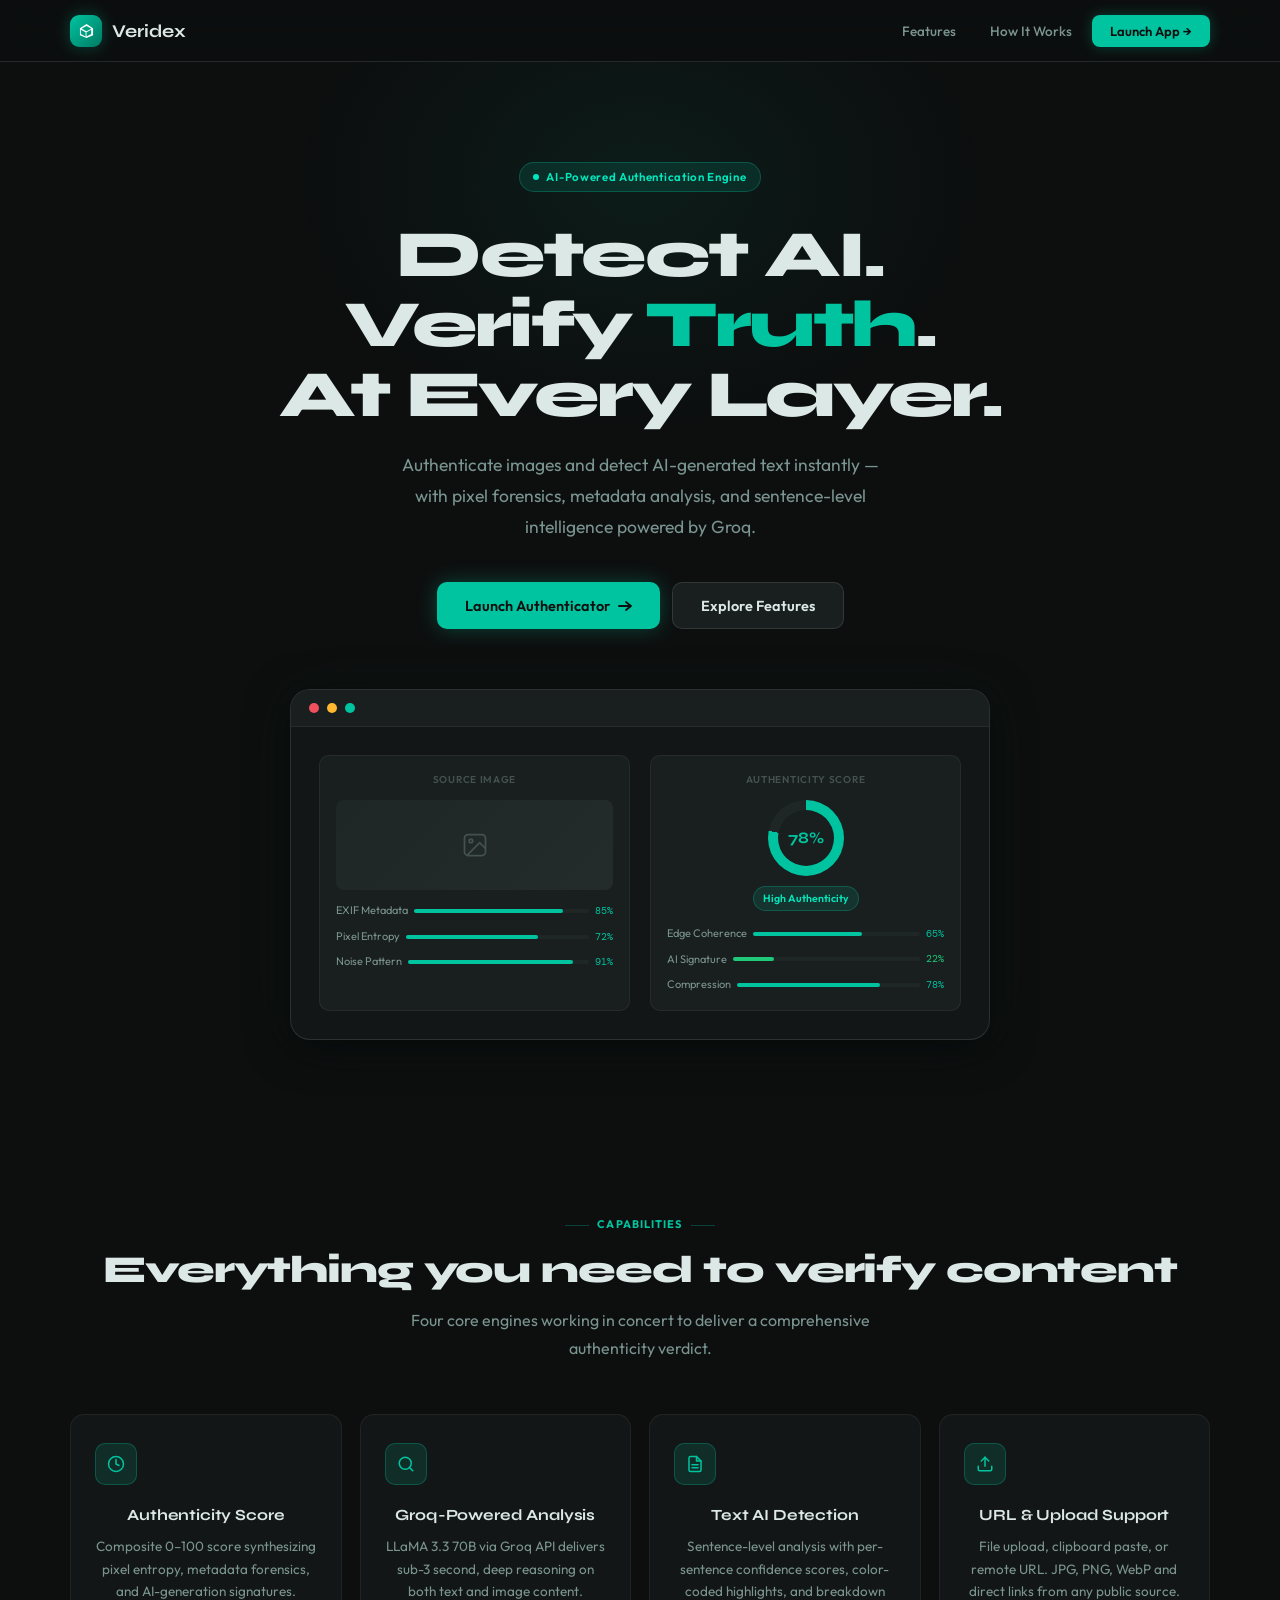
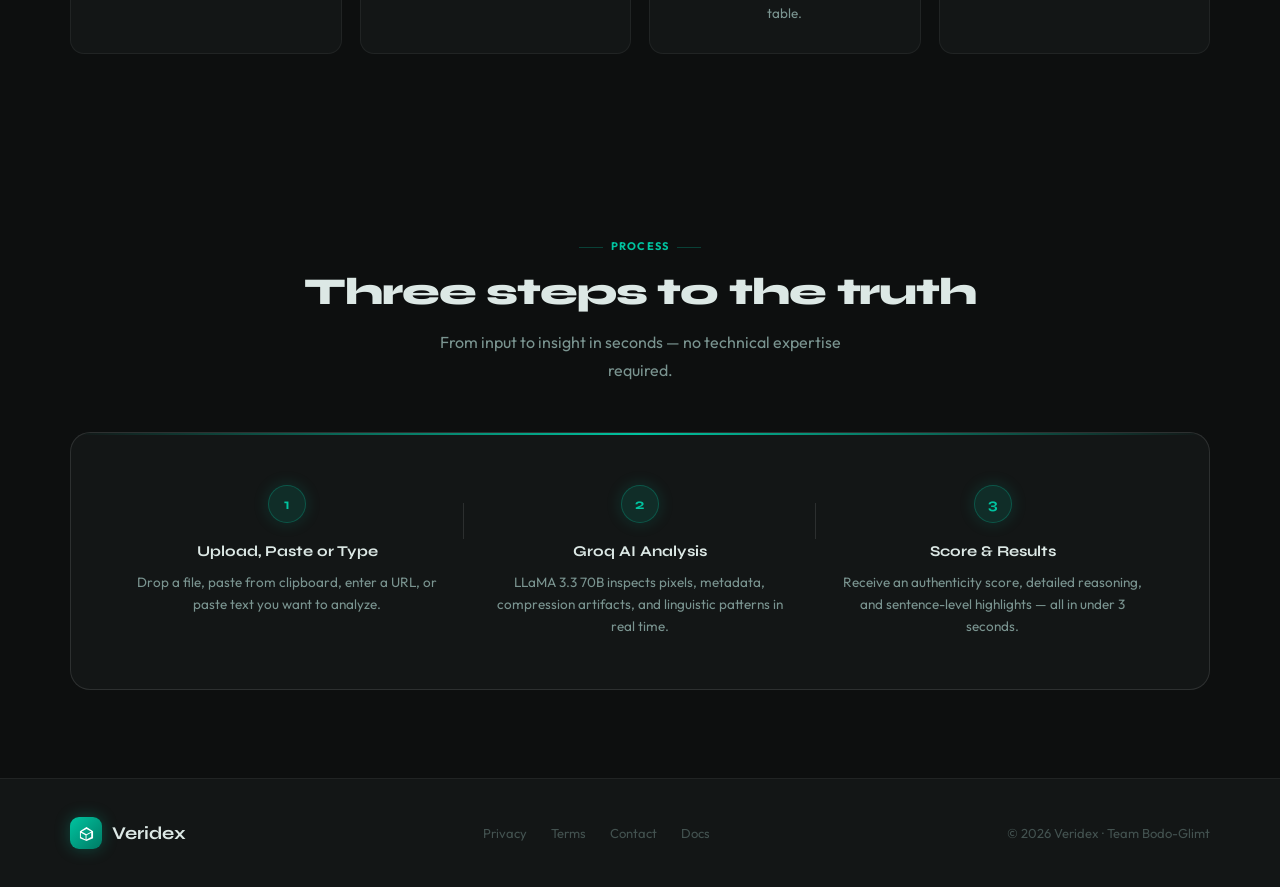
==== commit 98edaaa2: "Initial commit" ====
--- a/index.html
+++ b/index.html
@@ -31,8 +31,8 @@
     </button>
     <div class="nav-links">
       <div class="nav-hide-sm">
-        <button class="nav-link" onclick="document.getElementById('features').scrollIntoView({behavior:'smooth'})">Features</button>
-        <button class="nav-link" onclick="document.getElementById('how-it-works').scrollIntoView({behavior:'smooth'})">How It Works</button>
+        <button class="nav-link" onclick="scrollToSection('features')">Features</button>
+        <button class="nav-link" onclick="scrollToSection('how-it-works')">How It Works</button>
       </div>
       <button class="btn-nav" onclick="showPage('authenticator')">Launch App →</button>
     </div>
@@ -56,7 +56,7 @@
           Launch Authenticator
           <svg width="14" height="14" viewBox="0 0 14 14" fill="none"><path d="M1 7h12M8 3l5 4-5 4" stroke="currentColor" stroke-width="1.8" stroke-linecap="round" stroke-linejoin="round"/></svg>
         </button>
-        <button class="btn-secondary" onclick="document.getElementById('features').scrollIntoView({behavior:'smooth'})">Explore Features</button>
+        <button class="btn-secondary" onclick="scrollToSection('features')">Explore Features</button>
       </div>
       <div class="hero-visual">
         <div class="hv-bar"><div class="d-r"></div><div class="d-y"></div><div class="d-g"></div></div>
@@ -113,7 +113,7 @@
 
     <footer>
       <button class="logo" onclick="showPage('home')"><div class="logo-mark"><svg viewBox="0 0 16 16" fill="white"><path d="M8 1L1 5.5V13l7 3 7-3V5.5L8 1zm0 2.2l5 2.7v.1L8 8.7 3 6V5.9l5-2.7zM2 7.2l5 2.7v4.4L2 11.6V7.2zm6 7.1V9.9l5-2.7v4.4l-5 2.7z"/></svg></div>Veridex</button>
-      <div class="footer-links"><a class="footer-link">Privacy</a><a class="footer-link">Terms</a><a class="footer-link">Contact</a><a class="footer-link">Docs</a></div>
+      <div class="footer-links"><button class="footer-link" onclick="openModal('privacy')">Privacy</button><button class="footer-link" onclick="openModal('terms')">Terms</button><button class="footer-link" onclick="openModal('contact')">Contact</button><button class="footer-link" onclick="openModal('docs')">Docs</button></div>
       <span class="footer-copy">© 2026 Veridex · Team Bodo-Glimt</span>
     </footer>
   </div>
@@ -269,9 +269,140 @@
         </div>
       </div>
     </div>
-  </div>
-
-  <!-- ── JavaScript modules ── -->
+
+    <!-- Footer in authenticator page -->
+    <footer>
+      <button class="logo" onclick="showPage('home')"><div class="logo-mark"><svg viewBox="0 0 16 16" fill="white"><path d="M8 1L1 5.5V13l7 3 7-3V5.5L8 1zm0 2.2l5 2.7v.1L8 8.7 3 6V5.9l5-2.7zM2 7.2l5 2.7v4.4L2 11.6V7.2zm6 7.1V9.9l5-2.7v4.4l-5 2.7z"/></svg></div>Veridex</button>
+      <div class="footer-links"><button class="footer-link" onclick="openModal('privacy')">Privacy</button><button class="footer-link" onclick="openModal('terms')">Terms</button><button class="footer-link" onclick="openModal('contact')">Contact</button><button class="footer-link" onclick="openModal('docs')">Docs</button></div>
+      <span class="footer-copy">© 2026 Veridex · Team Bodo-Glimt</span>
+    </footer>
+  </div>
+
+  <!-- ── Modals ── -->
+
+  <!-- Privacy Modal -->
+  <div class="vx-modal" id="modal-privacy" onclick="if(event.target===this)closeModal()">
+    <div class="vx-modal-box">
+      <button class="vx-modal-close" onclick="closeModal()">✕</button>
+      <h2 class="vx-modal-title">Privacy Policy</h2>
+      <p class="vx-modal-date">Last updated: February 2026</p>
+      <div class="vx-modal-body">
+        <h3>1. Overview</h3>
+        <p>Veridex ("we", "our", or "us") is committed to protecting your privacy. This policy explains what information we handle when you use our AI content authentication service.</p>
+        <h3>2. Data We Process</h3>
+        <p><strong>Images & Text:</strong> Content you submit for analysis is sent to the Groq API for processing. We do not store your submitted content on our servers. Analysis happens in real time and is discarded after delivery.</p>
+        <p><strong>API Keys:</strong> Your Groq API key is stored solely in your browser's sessionStorage. It is never transmitted to our servers and is cleared when you close the browser tab.</p>
+        <p><strong>Usage Analytics:</strong> We may collect anonymized, aggregate usage statistics (e.g. number of analyses run) to improve the service. No personal identifiers are collected.</p>
+        <h3>3. Third-Party Services</h3>
+        <p>We use the <strong>Groq API</strong> to perform AI analysis. Content you submit is governed by <a href="https://groq.com/privacy-policy/" target="_blank">Groq's Privacy Policy</a>. We recommend reviewing their policy before submitting sensitive content.</p>
+        <h3>4. Cookies</h3>
+        <p>Veridex does not use tracking cookies. We use sessionStorage only for API key persistence within your current session.</p>
+        <h3>5. Your Rights</h3>
+        <p>Since we do not store personal data, there is nothing to request deletion of. If you have questions, contact us at the address below.</p>
+        <h3>6. Contact</h3>
+        <p>Questions about this policy? Reach us at <a href="mailto:privacy@veridex.ai">privacy@veridex.ai</a>.</p>
+      </div>
+    </div>
+  </div>
+
+  <!-- Terms Modal -->
+  <div class="vx-modal" id="modal-terms" onclick="if(event.target===this)closeModal()">
+    <div class="vx-modal-box">
+      <button class="vx-modal-close" onclick="closeModal()">✕</button>
+      <h2 class="vx-modal-title">Terms of Service</h2>
+      <p class="vx-modal-date">Last updated: February 2026</p>
+      <div class="vx-modal-body">
+        <h3>1. Acceptance</h3>
+        <p>By accessing or using Veridex, you agree to be bound by these Terms of Service. If you do not agree, please do not use the service.</p>
+        <h3>2. Description of Service</h3>
+        <p>Veridex provides AI-powered tools to analyze images and text for authenticity and AI-generation probability. Results are probabilistic in nature and should not be considered definitive proof of AI authorship or image manipulation.</p>
+        <h3>3. Permitted Use</h3>
+        <p>You may use Veridex for lawful purposes only. You agree not to submit content that is illegal, defamatory, or infringes upon third-party intellectual property rights.</p>
+        <h3>4. Accuracy Disclaimer</h3>
+        <p>Veridex's analysis results are estimates based on available AI models. We make no warranty that results are accurate, complete, or fit for any particular purpose. Do not rely solely on Veridex output for consequential decisions.</p>
+        <h3>5. API Key Responsibility</h3>
+        <p>You are responsible for your Groq API key and any usage charges incurred through it. Keep your key confidential and do not share it with others.</p>
+        <h3>6. Intellectual Property</h3>
+        <p>The Veridex interface, branding, and code are the property of Team Bodo-Glimt. You may not reproduce or redistribute them without permission.</p>
+        <h3>7. Limitation of Liability</h3>
+        <p>To the maximum extent permitted by law, Veridex and its creators shall not be liable for any indirect, incidental, or consequential damages arising from your use of the service.</p>
+        <h3>8. Changes</h3>
+        <p>We may update these terms at any time. Continued use after changes constitutes acceptance of the revised terms.</p>
+      </div>
+    </div>
+  </div>
+
+  <!-- Contact Modal -->
+  <div class="vx-modal" id="modal-contact" onclick="if(event.target===this)closeModal()">
+    <div class="vx-modal-box">
+      <button class="vx-modal-close" onclick="closeModal()">✕</button>
+      <h2 class="vx-modal-title">Contact Us</h2>
+      <div class="vx-modal-body">
+        <p>We'd love to hear from you — whether it's a bug report, feature suggestion, or partnership inquiry.</p>
+        <div class="contact-grid">
+          <div class="contact-card">
+            <div class="contact-icon">✉</div>
+            <div class="contact-label">General Inquiries</div>
+            <a href="mailto:hello@veridex.ai" class="contact-link">hello@veridex.ai</a>
+          </div>
+          <div class="contact-card">
+            <div class="contact-icon">🐛</div>
+            <div class="contact-label">Bug Reports</div>
+            <a href="mailto:bugs@veridex.ai" class="contact-link">bugs@veridex.ai</a>
+          </div>
+          <div class="contact-card">
+            <div class="contact-icon">🤝</div>
+            <div class="contact-label">Partnerships</div>
+            <a href="mailto:partners@veridex.ai" class="contact-link">partners@veridex.ai</a>
+          </div>
+          <div class="contact-card">
+            <div class="contact-icon">💬</div>
+            <div class="contact-label">GitHub</div>
+            <a href="https://github.com/veridex" target="_blank" class="contact-link">github.com/veridex</a>
+          </div>
+        </div>
+        <p style="margin-top:24px;font-size:13px;color:var(--text3)">We typically respond within 48 hours on business days.</p>
+      </div>
+    </div>
+  </div>
+
+  <!-- Docs Modal -->
+  <div class="vx-modal" id="modal-docs" onclick="if(event.target===this)closeModal()">
+    <div class="vx-modal-box vx-modal-wide">
+      <button class="vx-modal-close" onclick="closeModal()">✕</button>
+      <h2 class="vx-modal-title">Documentation</h2>
+      <div class="vx-modal-body">
+        <h3>Quick Start</h3>
+        <p>Veridex requires a free Groq API key. Get one at <a href="https://console.groq.com" target="_blank">console.groq.com</a> (no credit card needed), then paste it into the API key field in the Authenticator.</p>
+
+        <h3>Image Authentication</h3>
+        <p>Upload an image via drag-and-drop, file picker, clipboard paste, or URL. Veridex will analyze:</p>
+        <ul>
+          <li><strong>EXIF Metadata</strong> — camera make/model, GPS, timestamps</li>
+          <li><strong>Pixel Entropy</strong> — statistical uniformity indicating AI upscaling</li>
+          <li><strong>Noise Patterns</strong> — sensor noise vs. synthetic smoothing</li>
+          <li><strong>Edge Coherence</strong> — natural edge transitions vs. AI blending</li>
+          <li><strong>Compression Artifacts</strong> — JPEG block patterns consistent with re-encoding</li>
+        </ul>
+        <p>A <strong>0–100 Authenticity Score</strong> is returned: 75+ indicates likely authentic, 45–74 uncertain, below 45 likely AI-generated or manipulated.</p>
+
+        <h3>Text AI Detection</h3>
+        <p>Paste any text — articles, essays, emails, social posts — to get a sentence-level breakdown. Each sentence is classified as <em>AI Generated</em>, <em>Human Written</em>, or <em>Uncertain</em> with confidence scores.</p>
+
+        <h3>Supported Formats</h3>
+        <p>Images: JPG, PNG, WebP up to 10 MB, or any public image URL. Text: plain text up to ~10,000 words.</p>
+
+        <h3>API & Rate Limits</h3>
+        <p>Veridex uses the <strong>LLaMA 3.3 70B</strong> model via Groq. Groq's free tier allows approximately 30 requests/minute. For higher throughput, upgrade your Groq plan at <a href="https://console.groq.com" target="_blank">console.groq.com</a>.</p>
+
+        <h3>Privacy</h3>
+        <p>Your API key lives only in sessionStorage — never sent to our servers. Images and text are sent directly to Groq and not retained. See our <button class="inline-link" onclick="closeModal();setTimeout(()=>openModal('privacy'),100)">Privacy Policy</button> for details.</p>
+
+        <h3>Accuracy Notes</h3>
+        <p>AI detection is probabilistic. A high AI score means patterns consistent with AI generation were found — it is not proof of AI authorship. Use results as a signal, not a verdict. Short texts (&lt; 50 words) may produce less reliable results.</p>
+      </div>
+    </div>
+  </div>
   <script type="module" src="js/main.js"></script>
 
 </body>
--- a/css/layout.css
+++ b/css/layout.css
@@ -187,3 +187,128 @@
   font-size: 13px;
   color: var(--text3);
 }
+
+/* ── Footer button styles (was <a>, now <button>) ── */
+.footer-link {
+  background: none;
+  border: none;
+  cursor: pointer;
+  font: inherit;
+  padding: 0;
+  color: var(--text3);
+  font-size: 13px;
+  transition: color .2s;
+}
+.footer-link:hover { color: var(--text1); }
+
+/* ── Modal overlay ── */
+.vx-modal {
+  display: none;
+  position: fixed;
+  inset: 0;
+  z-index: 1000;
+  background: rgba(0,0,0,.72);
+  backdrop-filter: blur(6px);
+  align-items: center;
+  justify-content: center;
+  padding: 20px;
+}
+.vx-modal.active { display: flex; }
+
+.vx-modal-box {
+  background: var(--surface1, #111);
+  border: 1px solid rgba(255,255,255,.1);
+  border-radius: 18px;
+  max-width: 580px;
+  width: 100%;
+  max-height: 82vh;
+  overflow-y: auto;
+  padding: 36px 40px 40px;
+  position: relative;
+  scrollbar-width: thin;
+  scrollbar-color: rgba(255,255,255,.12) transparent;
+}
+.vx-modal-wide { max-width: 720px; }
+
+.vx-modal-close {
+  position: absolute;
+  top: 16px; right: 20px;
+  background: rgba(255,255,255,.07);
+  border: none;
+  color: var(--text2, #aaa);
+  cursor: pointer;
+  width: 32px; height: 32px;
+  border-radius: 8px;
+  font-size: 15px;
+  display: flex; align-items: center; justify-content: center;
+  transition: background .15s, color .15s;
+}
+.vx-modal-close:hover { background: rgba(255,255,255,.14); color: var(--text1, #fff); }
+
+.vx-modal-title {
+  font-family: 'Syne', sans-serif;
+  font-size: 22px;
+  font-weight: 700;
+  margin: 0 0 4px;
+  color: var(--text1, #fff);
+}
+.vx-modal-date {
+  font-size: 12px;
+  color: var(--text3, #666);
+  margin: 0 0 24px;
+}
+.vx-modal-body {
+  color: var(--text2, #ccc);
+  font-size: 14px;
+  line-height: 1.7;
+}
+.vx-modal-body h3 {
+  font-family: 'Syne', sans-serif;
+  font-size: 14px;
+  font-weight: 600;
+  color: var(--text1, #fff);
+  margin: 24px 0 6px;
+  text-transform: uppercase;
+  letter-spacing: .05em;
+}
+.vx-modal-body h3:first-child { margin-top: 0; }
+.vx-modal-body p { margin: 0 0 10px; }
+.vx-modal-body a { color: var(--accent, #6ee7b7); text-decoration: none; }
+.vx-modal-body a:hover { text-decoration: underline; }
+.vx-modal-body ul { margin: 4px 0 12px 18px; padding: 0; }
+.vx-modal-body li { margin-bottom: 4px; }
+
+.inline-link {
+  background: none;
+  border: none;
+  cursor: pointer;
+  color: var(--accent, #6ee7b7);
+  font: inherit;
+  font-size: inherit;
+  padding: 0;
+  text-decoration: underline;
+}
+
+/* Contact grid */
+.contact-grid {
+  display: grid;
+  grid-template-columns: 1fr 1fr;
+  gap: 14px;
+  margin-top: 20px;
+}
+.contact-card {
+  background: rgba(255,255,255,.04);
+  border: 1px solid rgba(255,255,255,.08);
+  border-radius: 12px;
+  padding: 18px;
+  text-align: center;
+}
+.contact-icon { font-size: 22px; margin-bottom: 6px; }
+.contact-label { font-size: 12px; color: var(--text3, #666); margin-bottom: 6px; }
+.contact-link { color: var(--accent, #6ee7b7); font-size: 13px; text-decoration: none; }
+.contact-link:hover { text-decoration: underline; }
+
+@media (max-width: 480px) {
+  .vx-modal-box { padding: 24px 20px 28px; }
+  .contact-grid { grid-template-columns: 1fr; }
+}
